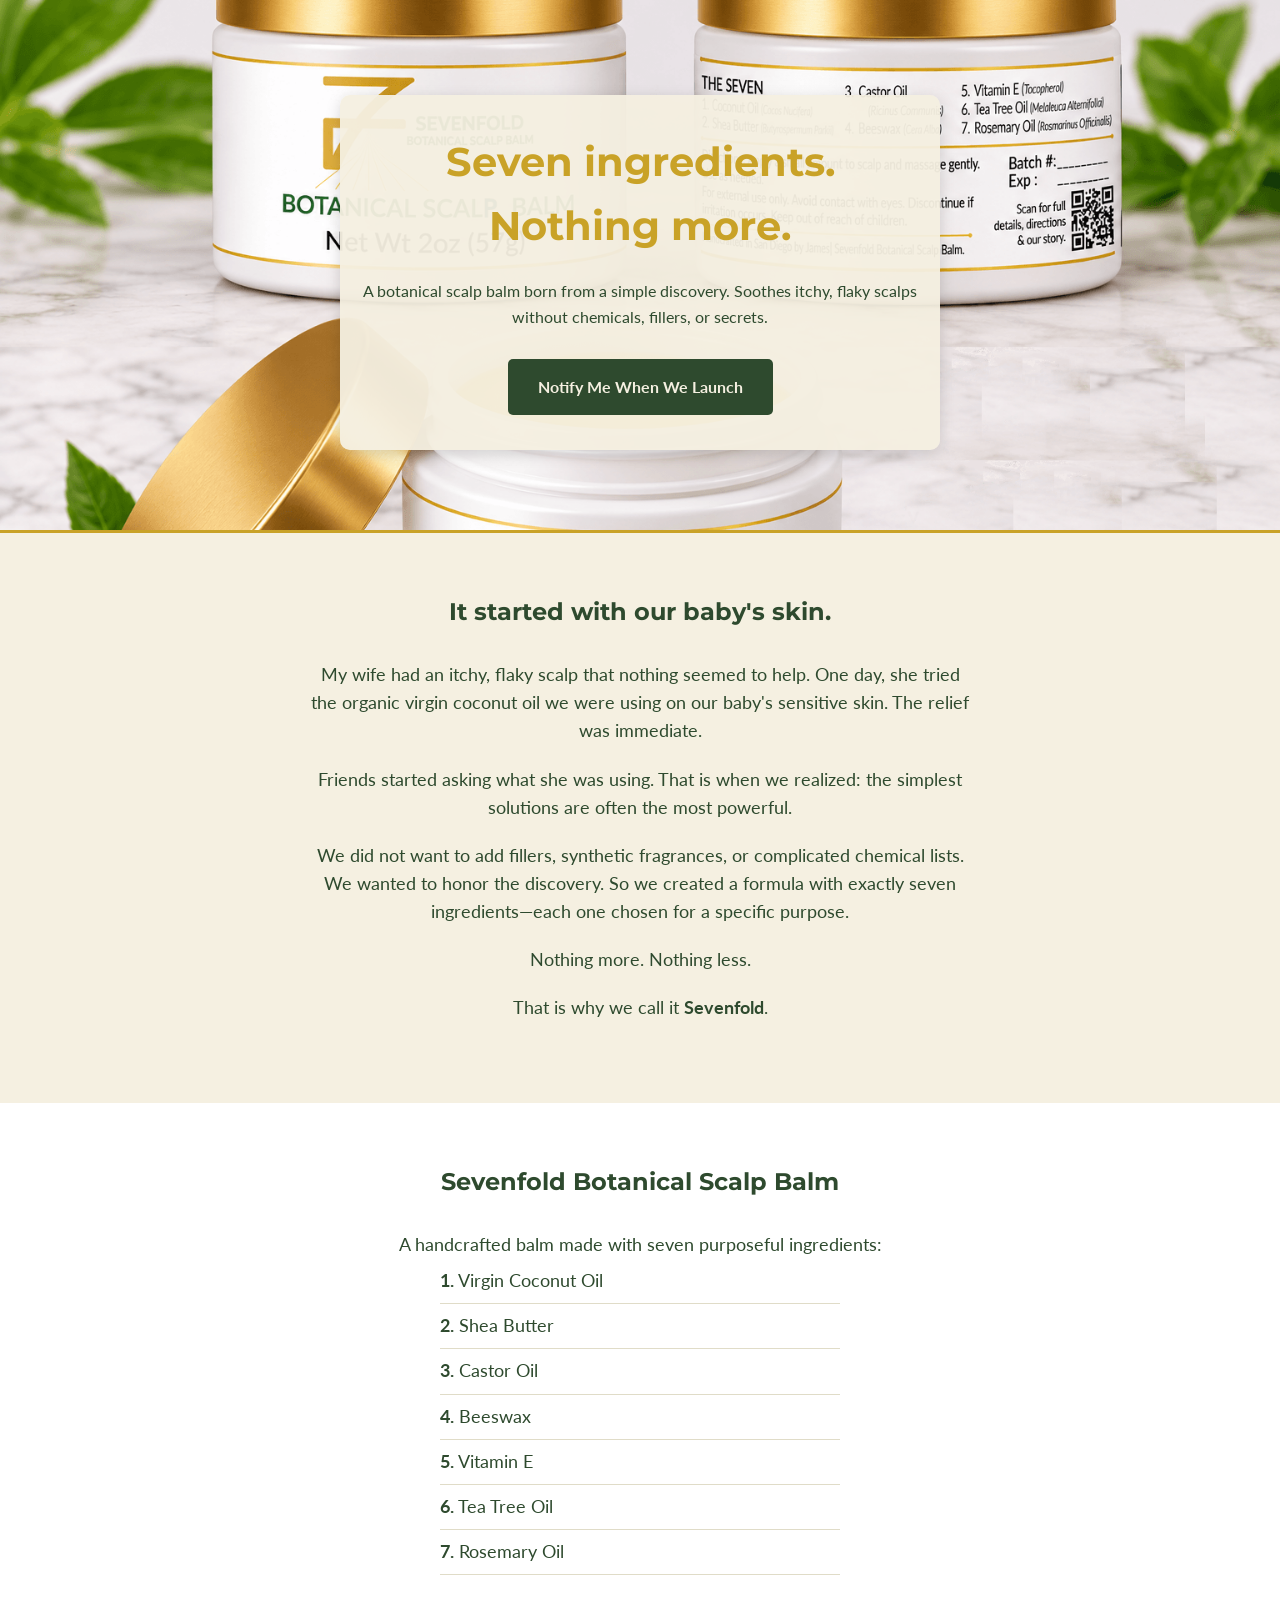
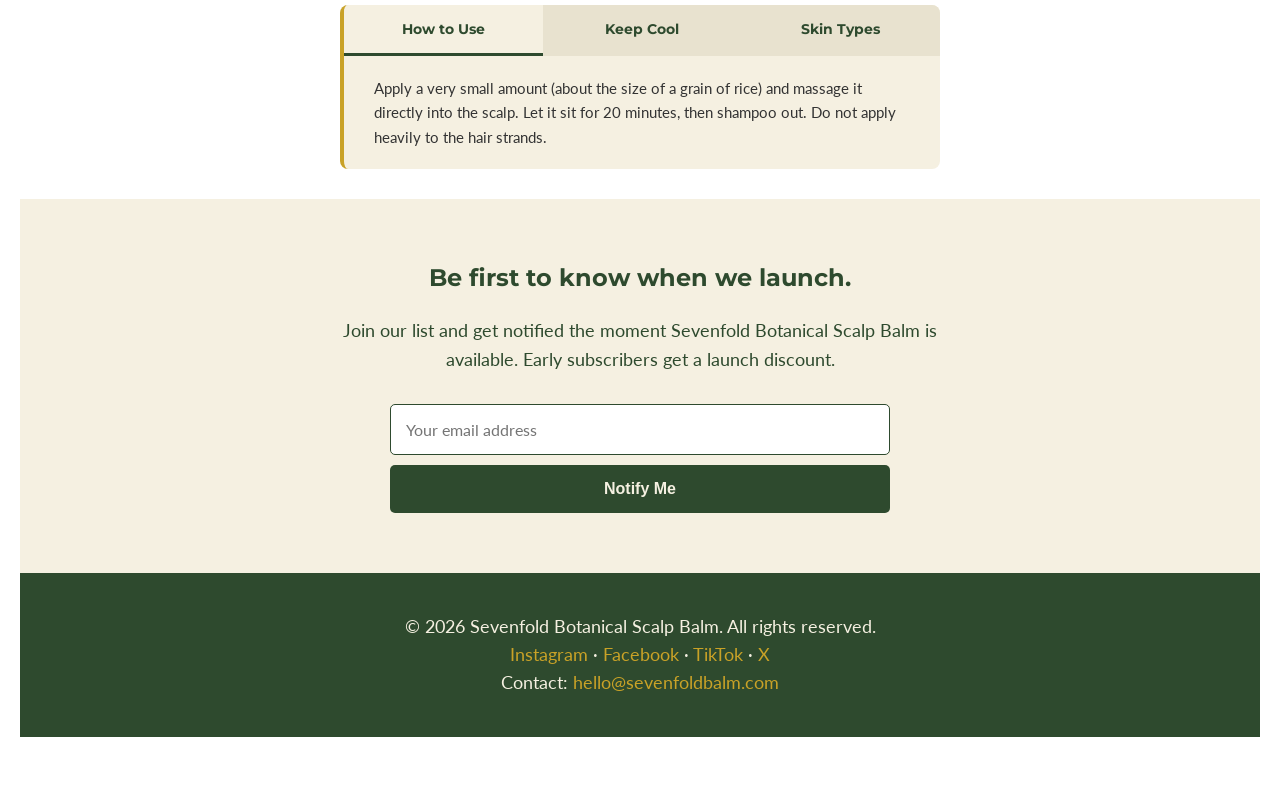
==== index.html @ f92a0b1d "Implement tab switching functionality in index.html Replaced form submission script with tab switchi" ====
<!DOCTYPE html>
<html lang="en">
<head>
  <meta charset="UTF-8">
  <meta name="viewport" content="width=device-width, initial-scale=1.0">
  <title>Sevenfold Botanical Scalp Balm | Seven Ingredients. Nothing More.</title>
  <meta name="description" content="A botanical scalp balm made with seven purposeful ingredients. Soothes itchy, flaky scalps naturally. Coming soon.">
  <link rel="stylesheet" href="style.css?v=4">
  <link href="https://fonts.googleapis.com/css2?family=Montserrat:wght@400;700&family=Lato:wght@400;700&display=swap" rel="stylesheet">
  
  <!-- Favicon Links -->
  <link rel="apple-touch-icon" sizes="180x180" href="/apple-touch-icon.png">
  <link rel="icon" type="image/png" sizes="32x32" href="/favicon-32x32.png">
  <link rel="icon" type="image/png" sizes="16x16" href="/favicon-16x16.png">
  <link rel="manifest" href="/site.webmanifest">
</head>
<body>

  <!-- HERO SECTION -->
  <section class="hero">
    <div class="hero-content">
      <h1>Seven ingredients. Nothing more.</h1>
      <p class="subheadline">A botanical scalp balm born from a simple discovery. Soothes itchy, flaky scalps without chemicals, fillers, or secrets.</p>
      <a href="#notify" class="button">Notify Me When We Launch</a>
    </div>
  </section>

  <!-- STORY SECTION -->
  <section class="story">
    <h2>It started with our baby's skin.</h2>
    <p>My wife had an itchy, flaky scalp that nothing seemed to help. One day, she tried the organic virgin coconut oil we were using on our baby's sensitive skin. The relief was immediate.</p>
    <p>Friends started asking what she was using. That is when we realized: the simplest solutions are often the most powerful.</p>
    <p>We did not want to add fillers, synthetic fragrances, or complicated chemical lists. We wanted to honor the discovery. So we created a formula with exactly seven ingredients—each one chosen for a specific purpose.</p>
    <p>Nothing more. Nothing less.</p>
    <p>That is why we call it <strong>Sevenfold</strong>.</p>
  </section>

  <!-- PRODUCT SECTION -->
  <section class="product">
    <h2>Sevenfold Botanical Scalp Balm</h2>
    <p>A handcrafted balm made with seven purposeful ingredients:</p>
    <ul class="ingredient-list">
      <li><strong>1.</strong> Virgin Coconut Oil</li>
      <li><strong>2.</strong> Shea Butter</li>
      <li><strong>3.</strong> Castor Oil</li>
      <li><strong>4.</strong> Beeswax</li>
      <li><strong>5.</strong> Vitamin E</li>
      <li><strong>6.</strong> Tea Tree Oil</li>
      <li><strong>7.</strong> Rosemary Oil</li>
    </ul>
    
   
         <!-- TABBED USAGE INFO -->
    <div class="usage-tabs-container">
      
      <!-- Tab Buttons -->
      <div class="tab-buttons">
        <button class="tab-btn active" onclick="openTab(event, 'how-to-use')">How to Use</button>
        <button class="tab-btn" onclick="openTab(event, 'keep-cool')">Keep Cool</button>
        <button class="tab-btn" onclick="openTab(event, 'skin-types')">Skin Types</button>
      </div>

      <!-- Tab Content -->
      <div id="how-to-use" class="tab-content active-tab-content">
        <p>Apply a very small amount (about the size of a grain of rice) and massage it directly into the scalp. Let it sit for 20 minutes, then shampoo out. Do not apply heavily to the hair strands.</p>
      </div>

      <div id="keep-cool" class="tab-content">
        <p>Our botanical balm is made with pure, unrefined ingredients. It is normal for the balm to soften or melt in transit during hot summer months. If this happens, simply place the jar in the refrigerator for 15 minutes to restore its solid texture.</p>
      </div>

      <div id="skin-types" class="tab-content">
        <p>Formulated for the resilient skin of the scalp. If you have highly acne-prone facial skin, avoid dragging the product down onto your face.</p>
      </div>

    </div>
 

  <!-- EMAIL SIGNUP SECTION -->
  <section class="signup" id="notify">
    <h2>Be first to know when we launch.</h2>
    <p>Join our list and get notified the moment Sevenfold Botanical Scalp Balm is available. Early subscribers get a launch discount.</p>
    
    <form id="sevenfold-form" class="email-form">
      <input type="email" name="email" placeholder="Your email address" required>
      <button type="submit">Notify Me</button>
    </form>
    <p id="form-message" style="display:none; margin-top:15px; color:#2E4A2E; font-weight:bold;"></p>
  </section>

  <!-- FOOTER -->
  <footer>
    <p>© 2026 Sevenfold Botanical Scalp Balm. All rights reserved.</p>
    <p>
      <a href="https://instagram.com/sevenfoldbalm" target="_blank">Instagram</a> · 
      <a href="https://facebook.com/sevenfoldbalm" target="_blank">Facebook</a> · 
      <a href="https://tiktok.com/@sevenfoldbalm" target="_blank">TikTok</a> · 
      <a href="https://x.com/sevenfoldbalm" target="_blank">X</a>
    </p>
    <p>Contact: <a href="mailto:hello@sevenfoldbalm.com">hello@sevenfoldbalm.com</a></p>
  </footer>

    <!-- TAB SWITCHING SCRIPT -->
  <script>
    // Select all tab buttons and tab contents
    const tabButtons = document.querySelectorAll('.tab-btn');
    const tabContents = document.querySelectorAll('.tab-content');

    tabButtons.forEach(button => {
      button.addEventListener('click', () => {
        const targetTabId = button.getAttribute('data-target');

        // 1. Remove active class from all buttons and contents
        tabButtons.forEach(btn => btn.classList.remove('active'));
        tabContents.forEach(content => content.classList.remove('active-tab-content'));

        // 2. Add active class to the clicked button and its corresponding content
        button.classList.add('active');
        document.getElementById(targetTabId).classList.add('active-tab-content');
      });
    });
  </script>
</body>
</html>
---- style.css ----
/* RESET & BASE */
.hero {
  background-image: url('hero-header.png');
  background-size: cover;
  
  /* FOCUS ON THE LIDS: 
     The first value (center) centers it horizontally. 
     The second value (20%) pushes the image down, showing the top portion. 
     You can adjust this number (try 15%, 25%, or 30%) until the lids are perfectly framed. */
  background-position: center 25%; 
  
  /* CLIP THE BOTTOM: 
     A smaller padding makes the strip shorter, chopping off the bottom. */
  padding: 50px 20px; 
  
  text-align: center;
  position: relative;
  border-bottom: 3px solid #C9A227;
}

.hero-content {
  position: relative;
  z-index: 2;
  margin-top: 15px; 
  background: rgba(245, 240, 225, 0.95); 
  padding: 35px 20px;
  border-radius: 10px;
  max-width: 600px;
  margin-left: auto;
  margin-right: auto;
  box-shadow: 0 4px 15px rgba(0,0,0,0.15); /* Slightly stronger shadow to make the card pop */
}

.hero h1 {
  font-size: 2.5rem;
  margin-bottom: 20px;
  color: #C9A227; /* Gold headline */
}

.hero .subheadline {
  font-size: 1.2rem;
  color: #2E4A2E;
  margin-bottom: 30px;
}
* {
  margin: 0;
  padding: 0;
  box-sizing: border-box;
}

body {
  font-family: 'Lato', sans-serif;
  color: #2E4A2E;
  background-color: #F5F0E1;
  line-height: 1.6;
}

h1, h2 {
  font-family: 'Montserrat', sans-serif;
  font-weight: 700;
  color: #2E4A2E;
}

/* HERO SECTION */
.hero {
  text-align: center;
  padding: 80px 20px;
  background-color: #F5F0E1;
}

.hero .logo {
  width: 250px;
  max-width: 80%;
  margin-bottom: 30px;
}

.hero h1 {
  font-size: 2.5rem;
  margin-bottom: 20px;
  color: #C9A227;
}

.hero .subheadline {
  font-size: 1.2rem;
  max-width: 600px;
  margin: 0 auto 30px;
}

.button {
  display: inline-block;
  background-color: #2E4A2E;
  color: #F5F0E1;
  padding: 15px 30px;
  text-decoration: none;
  border-radius: 5px;
  font-weight: 700;
  transition: background-color 0.3s ease;
}

.button:hover {
  background-color: #C9A227;
}

/* STORY SECTION */
.story {
  padding: 60px 20px;
  max-width: 700px;
  margin: 0 auto;
  text-align: center;
}

.story h2 {
  font-size: 2rem;
  margin-bottom: 30px;
  color: #2E4A2E;
}

.story p {
  margin-bottom: 20px;
  font-size: 1.1rem;
}

/* PRODUCT SECTION */
.product {
  padding: 60px 20px;
  background-color: #ffffff;
  text-align: center;
}

.product h2 {
  font-size: 2rem;
  margin-bottom: 30px;
}

.product ul {
  list-style: none;
  max-width: 400px;
  margin: 0 auto 30px;
  text-align: left;
}

.product li {
  padding: 8px 0;
  font-size: 1.1rem;
  border-bottom: 1px solid #e0dcc8;
}

.product p {
  max-width: 600px;
  margin: 0 auto;
  font-size: 1.1rem;
}

/* SIGNUP SECTION */
.signup {
  padding: 60px 20px;
  text-align: center;
  background-color: #F5F0E1;
}

.signup h2 {
  font-size: 2rem;
  margin-bottom: 20px;
}

.signup p {
  max-width: 600px;
  margin: 0 auto 30px;
  font-size: 1.1rem;
}

.email-form {
  display: flex;
  justify-content: center;
  flex-wrap: wrap;
  gap: 10px;
  max-width: 500px;
  margin: 0 auto;
}

.email-form input {
  flex: 1;
  min-width: 250px;
  padding: 15px;
  border: 1px solid #2E4A2E;
  border-radius: 5px;
  font-size: 1rem;
  font-family: 'Lato', sans-serif;
}

.email-form button {
  padding: 15px 30px;
  background-color: #2E4A2E;
  color: #F5F0E1;
  border: none;
  border-radius: 5px;
  font-size: 1rem;
  font-weight: 700;
  cursor: pointer;
  transition: background-color 0.3s ease;
}

.email-form button:hover {
  background-color: #C9A227;
}

/* FOOTER */
footer {
  padding: 40px 20px;
  text-align: center;
  background-color: #2E4A2E;
  color: #F5F0E1;
  font-size: 0.9rem;
}

footer a {
  color: #C9A227;
  text-decoration: none;
}

footer a:hover {
  text-decoration: underline;
}

footer p {
  margin-bottom: 10px;
}

/* MOBILE RESPONSIVE */
@media (max-width: 600px) {
  .hero {
    padding: 20px 10px; /* Very thin on mobile */
  }
  .hero-content {
    padding: 20px 15px;
  }
}

  .hero .subheadline {
    font-size: 1rem;
  }

  .story h2,
  .product h2,
  .signup h2 {
    font-size: 1.5rem;
  }

  .email-form input,
  .email-form button {
    width: 100%;
  }
/* USAGE & ADVISORY STYLES */
.usage-info {
  max-width: 600px;
  margin: 30px auto;
  text-align: left;
  background-color: #F5F0E1; /* Cream background */
  padding: 20px 30px;
  border-radius: 8px;
  border-left: 4px solid #C9A227; /* Gold accent line */
}

.usage-info h3 {
  font-family: 'Montserrat', sans-serif;
  color: #2E4A2E;
  font-size: 1.1rem;
  margin-top: 15px;
  margin-bottom: 5px;
}

.usage-info h3:first-child {
  margin-top: 0;
}

.usage-info p {
  font-size: 0.95rem;
  line-height: 1.5;
  color: #333;
}
/* TABBED USAGE INFO STYLES */
.usage-tabs-container {
  max-width: 600px;
  margin: 30px auto;
  text-align: left;
  background-color: #F5F0E1; /* Cream background */
  border-radius: 8px;
  border-left: 4px solid #C9A227; /* Gold accent line */
  overflow: hidden;
}

.tab-buttons {
  display: flex;
  background-color: #e8e2cf; /* Slightly darker cream for the tab bar */
}

.tab-btn {
  flex: 1;
  padding: 15px;
  background: none;
  border: none;
  font-family: 'Montserrat', sans-serif;
  font-weight: 700;
  font-size: 0.9rem;
  color: #2E4A2E;
  cursor: pointer;
  transition: background-color 0.3s, color 0.3s;
  border-bottom: 3px solid transparent;
}

.tab-btn:hover {
  background-color: #dcd5bd;
}

.tab-btn.active {
  background-color: #F5F0E1; /* Matches the content background */
  border-bottom: 3px solid #2E4A2E; /* Green active indicator */
}

.tab-content {
  display: none;
  padding: 20px 30px;
}

.active-tab-content {
  display: block;
  animation: fadeIn 0.3s ease-in-out;
}

@keyframes fadeIn {
  from { opacity: 0; transform: translateY(-5px); }
  to { opacity: 1; transform: translateY(0); }
}

.tab-content p {
  font-size: 0.95rem;
  line-height: 1.6;
  color: #333;
  margin: 0;
}

/* Mobile Responsiveness for Tabs */
@media (max-width: 600px) {
  .tab-buttons {
    flex-direction: column;
  }
  .tab-btn {
    border-bottom: 1px solid #dcd5bd;
  }
  .tab-btn.active {
    border-bottom: 1px solid #dcd5bd;
    border-left: 4px solid #2E4A2E;
  }
}
}
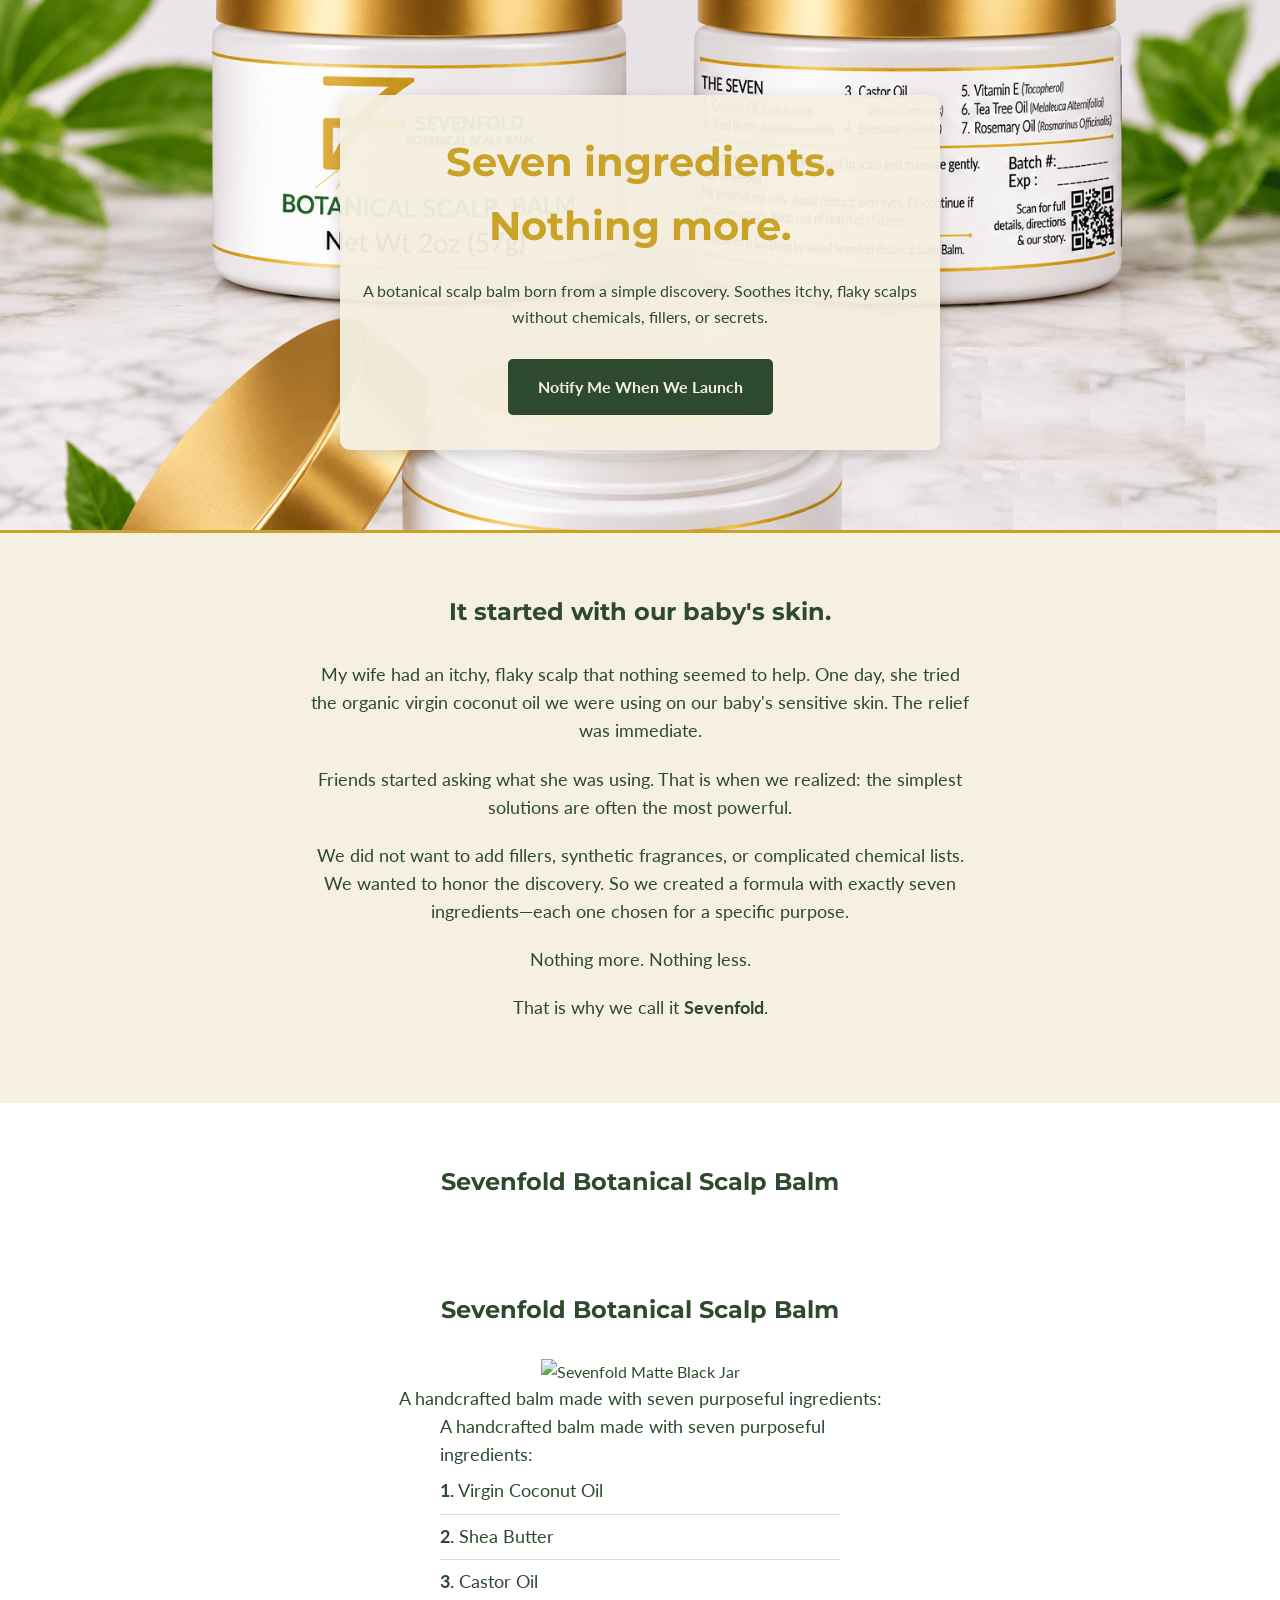
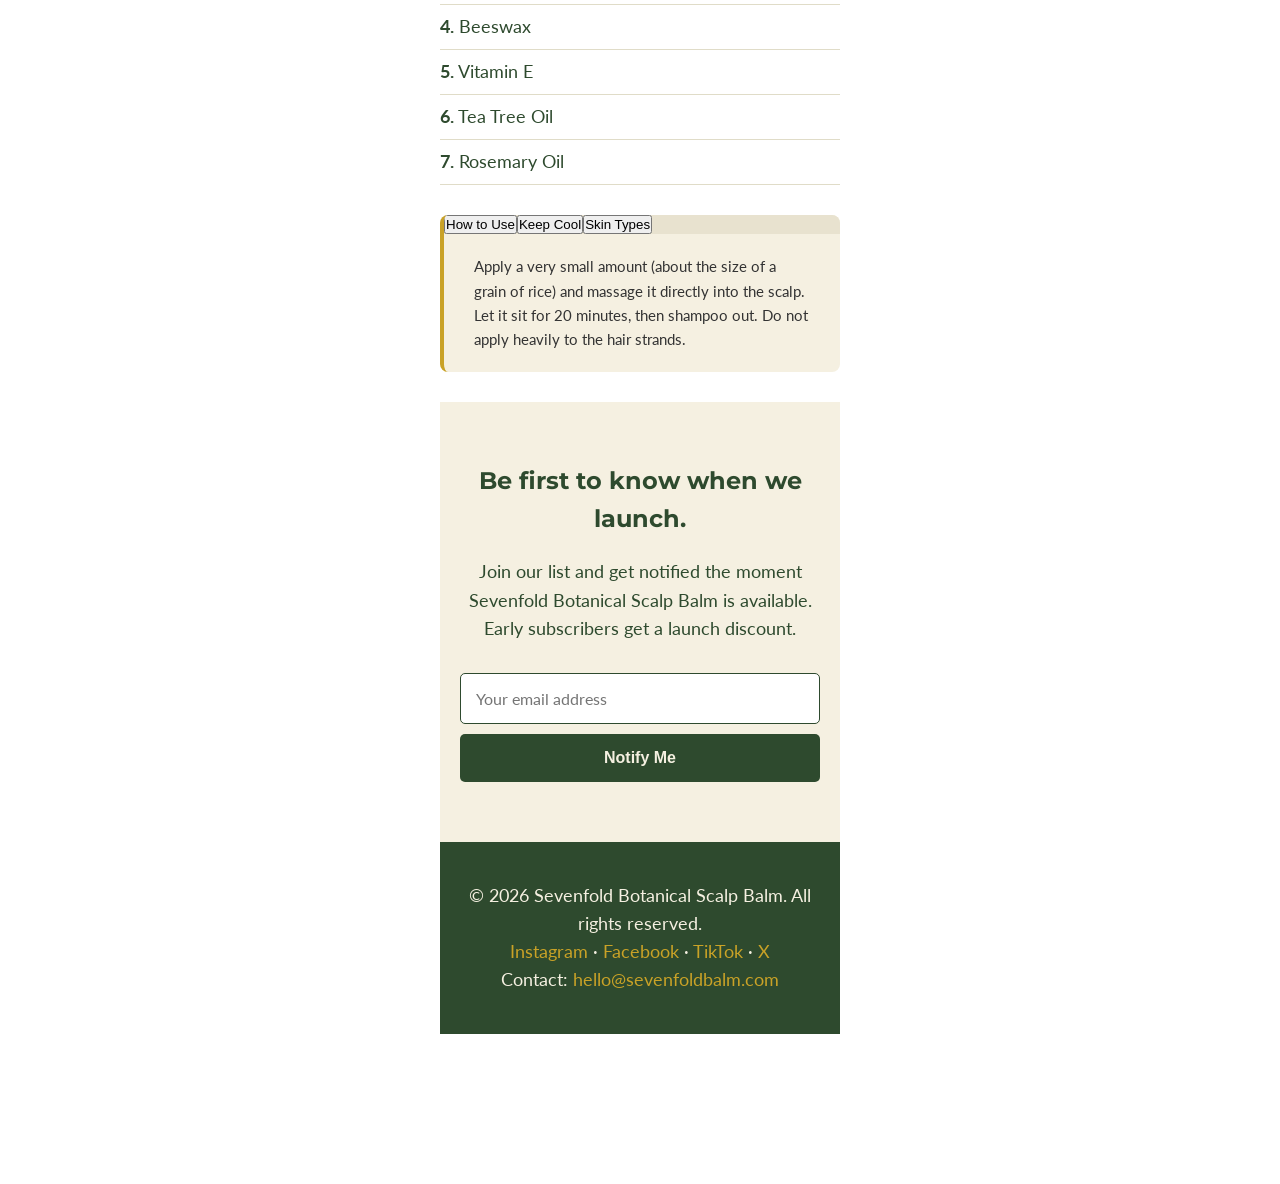
==== commit bdae24c7: "Add product image for Sevenfold Scalp Balm Added an image for the Sevenfold Botanical Scalp Balm in " ====
--- a/index.html
+++ b/index.html
@@ -38,6 +38,16 @@
   <!-- PRODUCT SECTION -->
   <section class="product">
     <h2>Sevenfold Botanical Scalp Balm</h2>
+      <!-- PRODUCT SECTION -->
+  <section class="product">
+    <h2>Sevenfold Botanical Scalp Balm</h2>
+    
+    <!-- ADD THIS IMAGE -->
+    <img src="sevenfold-black-jar-front.jpg" alt="Sevenfold Matte Black Jar" class="product-hero-image">
+    
+    <p>A handcrafted balm made with seven purposeful ingredients:</p>
+    <ul class="ingredient-list">
+      <!-- ... your list ... -->
     <p>A handcrafted balm made with seven purposeful ingredients:</p>
     <ul class="ingredient-list">
       <li><strong>1.</strong> Virgin Coconut Oil</li>
@@ -50,14 +60,14 @@
     </ul>
     
    
-         <!-- TABBED USAGE INFO -->
+          <!-- TABBED USAGE INFO -->
     <div class="usage-tabs-container">
       
       <!-- Tab Buttons -->
       <div class="tab-buttons">
-        <button class="tab-btn active" onclick="openTab(event, 'how-to-use')">How to Use</button>
-        <button class="tab-btn" onclick="openTab(event, 'keep-cool')">Keep Cool</button>
-        <button class="tab-btn" onclick="openTab(event, 'skin-types')">Skin Types</button>
+        <button class="tab-btn active" data-target="how-to-use">How to Use</button>
+        <button class="tab-btn" data-target="keep-cool">Keep Cool</button>
+        <button class="tab-btn" data-target="skin-types">Skin Types</button>
       </div>
 
       <!-- Tab Content -->
@@ -74,7 +84,6 @@
       </div>
 
     </div>
- 
 
   <!-- EMAIL SIGNUP SECTION -->
   <section class="signup" id="notify">
--- a/style.css
+++ b/style.css
@@ -291,30 +291,25 @@
 
 .tab-buttons {
   display: flex;
-  background-color: #e8e2cf; /* Slightly darker cream for the tab bar */
-}
-
-.tab-btn {
-  flex: 1;
-  padding: 15px;
-  background: none;
-  border: none;
-  font-family: 'Montserrat', sans-serif;
-  font-weight: 700;
-  font-size: 0.9rem;
-  color: #2E4A2E;
-  cursor: pointer;
-  transition: background-color 0.3s, color 0.3s;
-  border-bottom: 3px solid transparent;
-}
-
-.tab-btn:hover {
-  background-color: #dcd5bd;
-}
-
-.tab-btn.active {
-  background-color: #F5F0E1; /* Matches the content background */
-  border-bottom: 3px solid #2E4A2E; /* Green active indicator */
+  flex-direction: row; /* Forces horizontal on desktop */
+  background-color: #e8e2cf; 
+}
+
+/* ... (Keep the .tab-btn, .tab-content, etc. the same) ... */
+
+/* Mobile Responsiveness for Tabs */
+@media (max-width: 600px) {
+  .tab-buttons {
+    flex-direction: column; /* Stacks vertically on mobile */
+  }
+  .tab-btn {
+    border-bottom: 1px solid #dcd5bd;
+    border-left: none;
+  }
+  .tab-btn.active {
+    border-bottom: 1px solid #dcd5bd;
+    border-left: 4px solid #2E4A2E;
+  }
 }
 
 .tab-content {
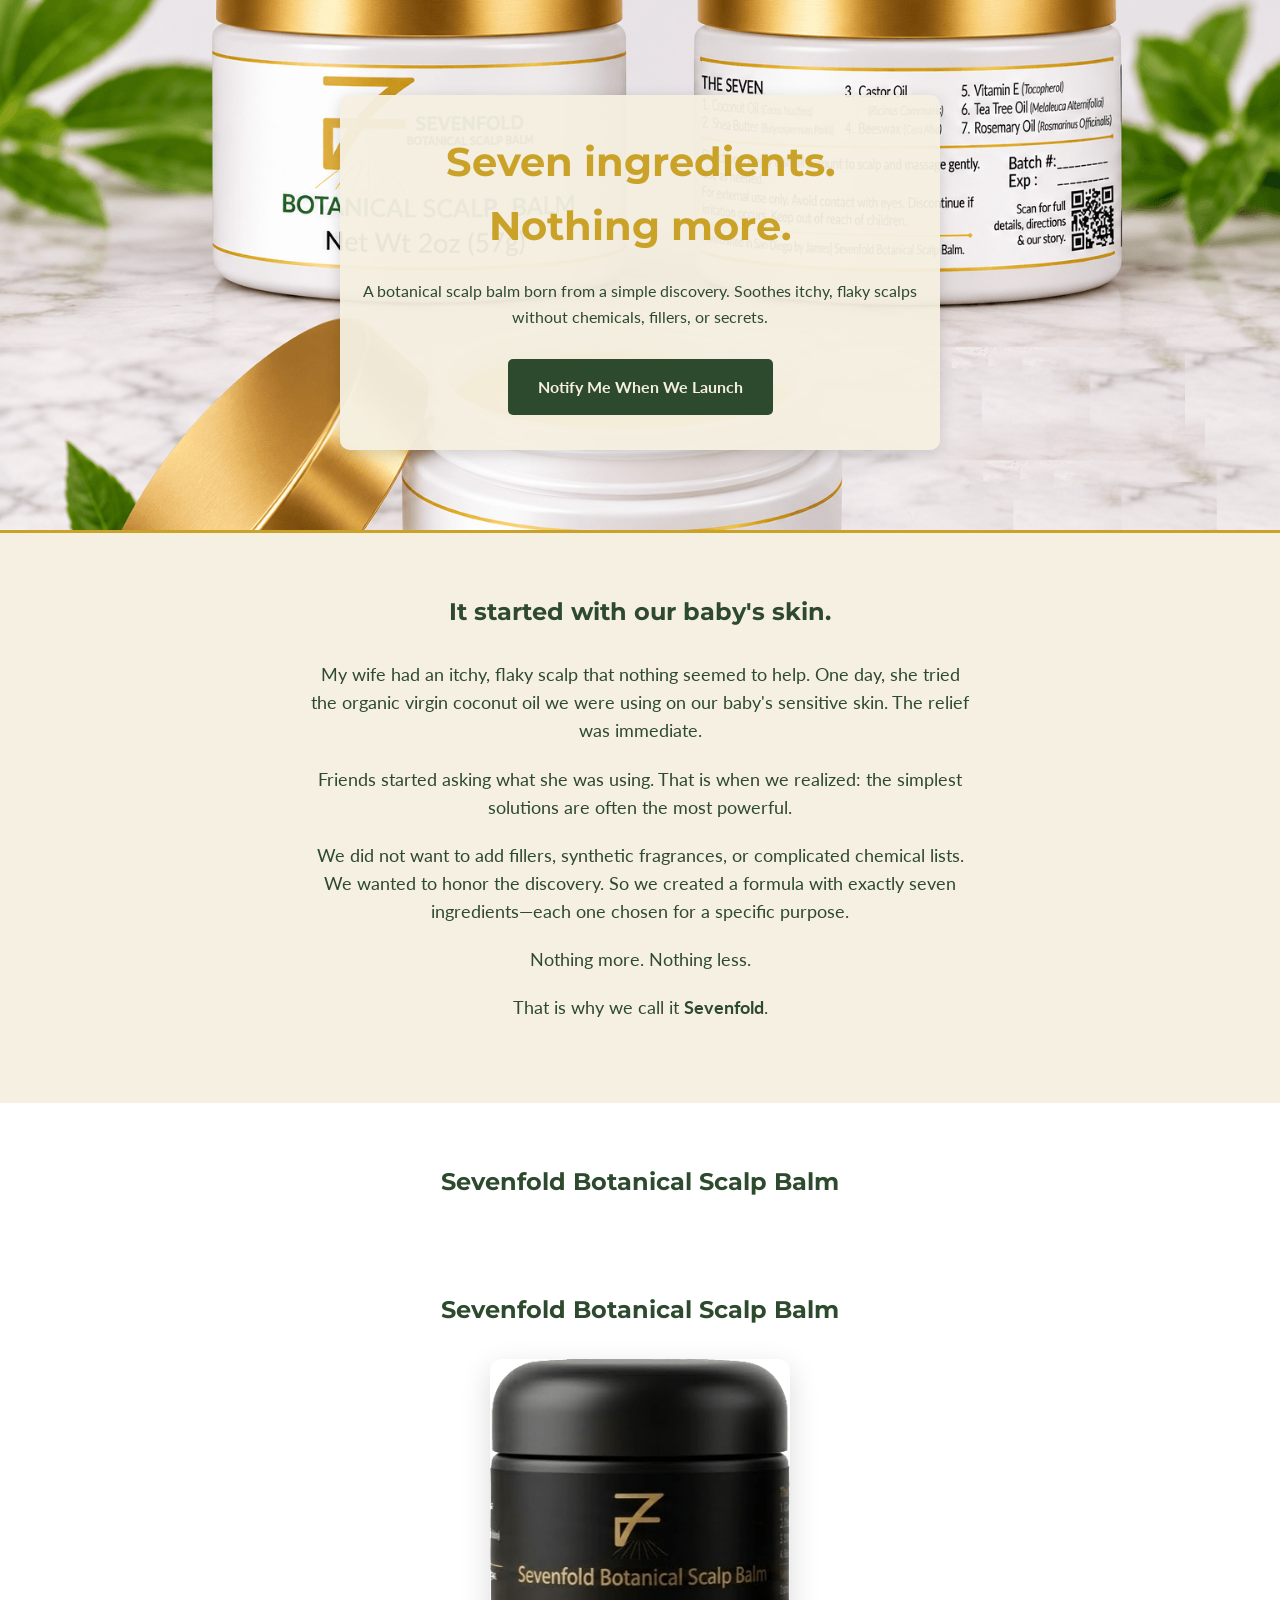
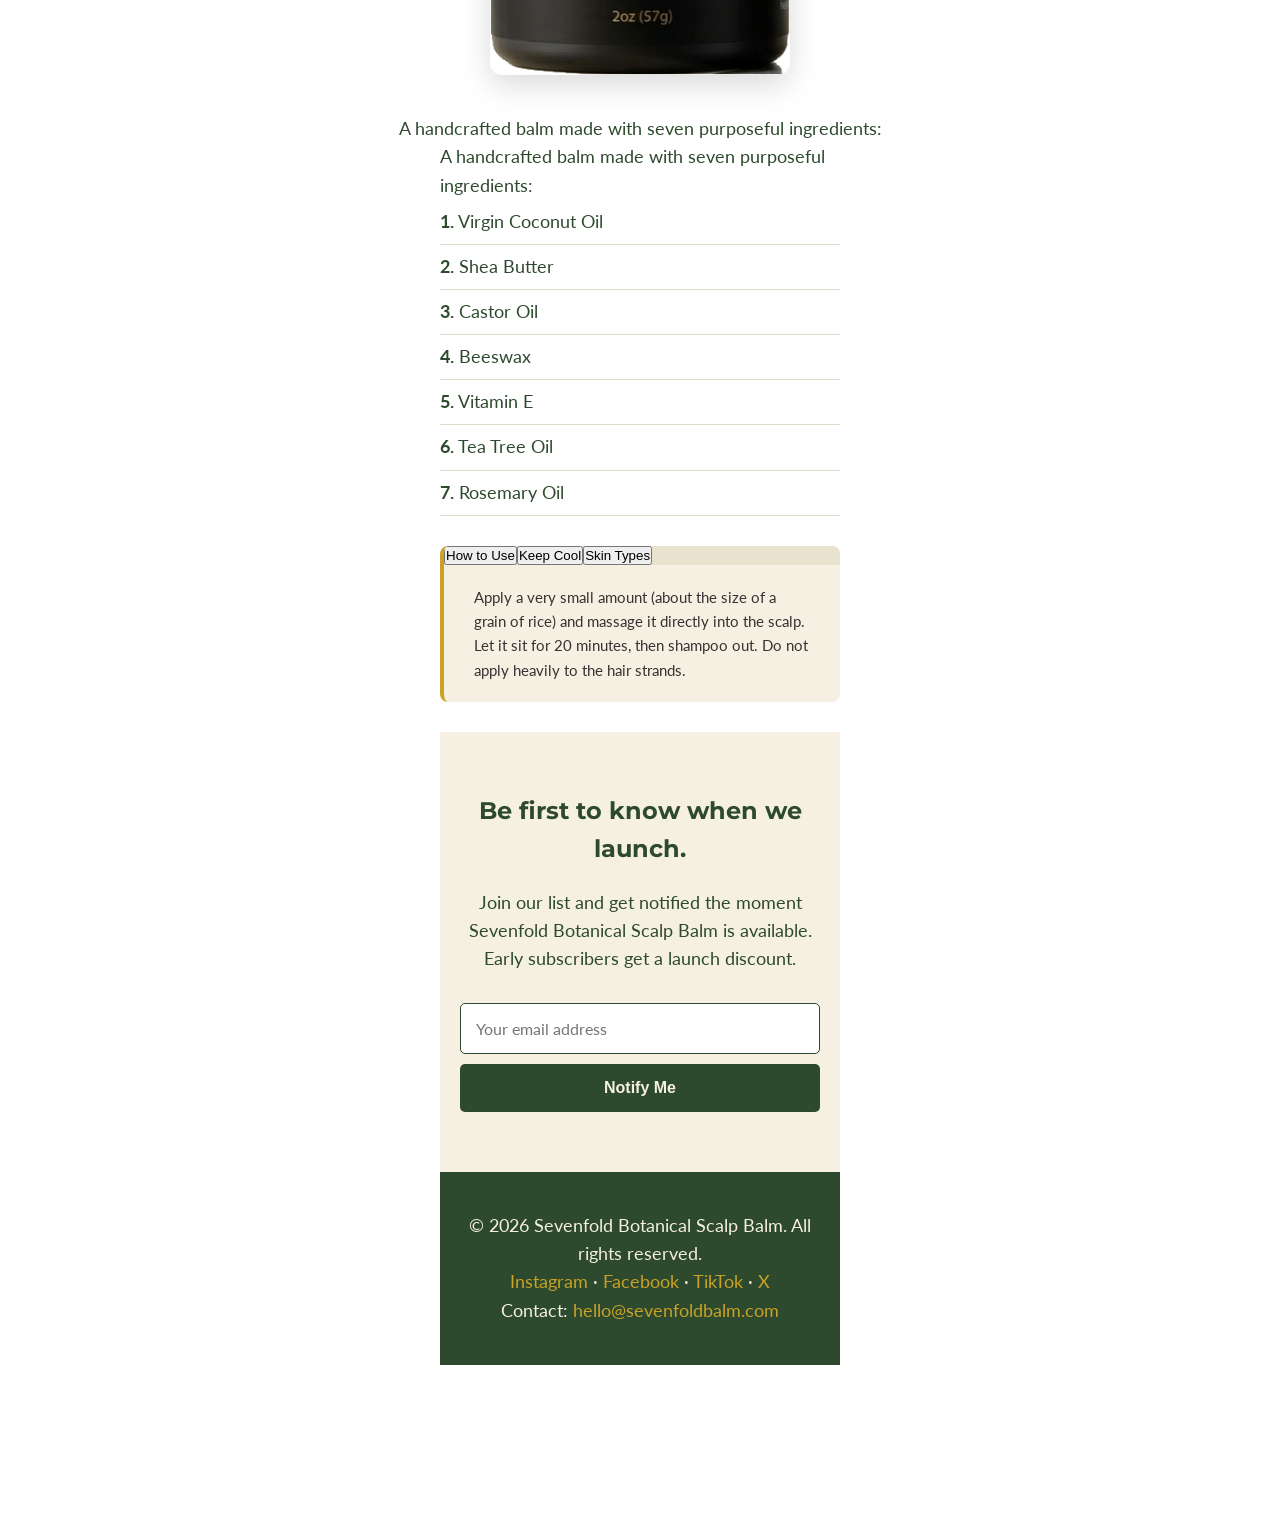
==== commit 6bdbcd71: "Change image format from JPG to PNG" ====
--- a/index.html
+++ b/index.html
@@ -43,7 +43,7 @@
     <h2>Sevenfold Botanical Scalp Balm</h2>
     
     <!-- ADD THIS IMAGE -->
-    <img src="sevenfold-black-jar-front.jpg" alt="Sevenfold Matte Black Jar" class="product-hero-image">
+    <img src="sevenfold-black-jar-front.png" alt="Sevenfold Matte Black Jar" class="product-hero-image">
     
     <p>A handcrafted balm made with seven purposeful ingredients:</p>
     <ul class="ingredient-list">
--- a/style.css
+++ b/style.css
@@ -347,4 +347,14 @@
     border-left: 4px solid #2E4A2E;
   }
 }
-}
+/* PRODUCT IMAGE STYLING */
+.product-hero-image {
+  max-width: 300px; /* Keeps it from getting too huge */
+  width: 100%;
+  height: auto;
+  border-radius: 12px; /* Softens the edges to match your brand */
+  box-shadow: 0 10px 30px rgba(0,0,0,0.15); /* Adds a premium shadow behind the jar */
+  margin: 20px auto 40px auto; /* Centers it and gives it breathing room */
+  display: block;
+}
+}
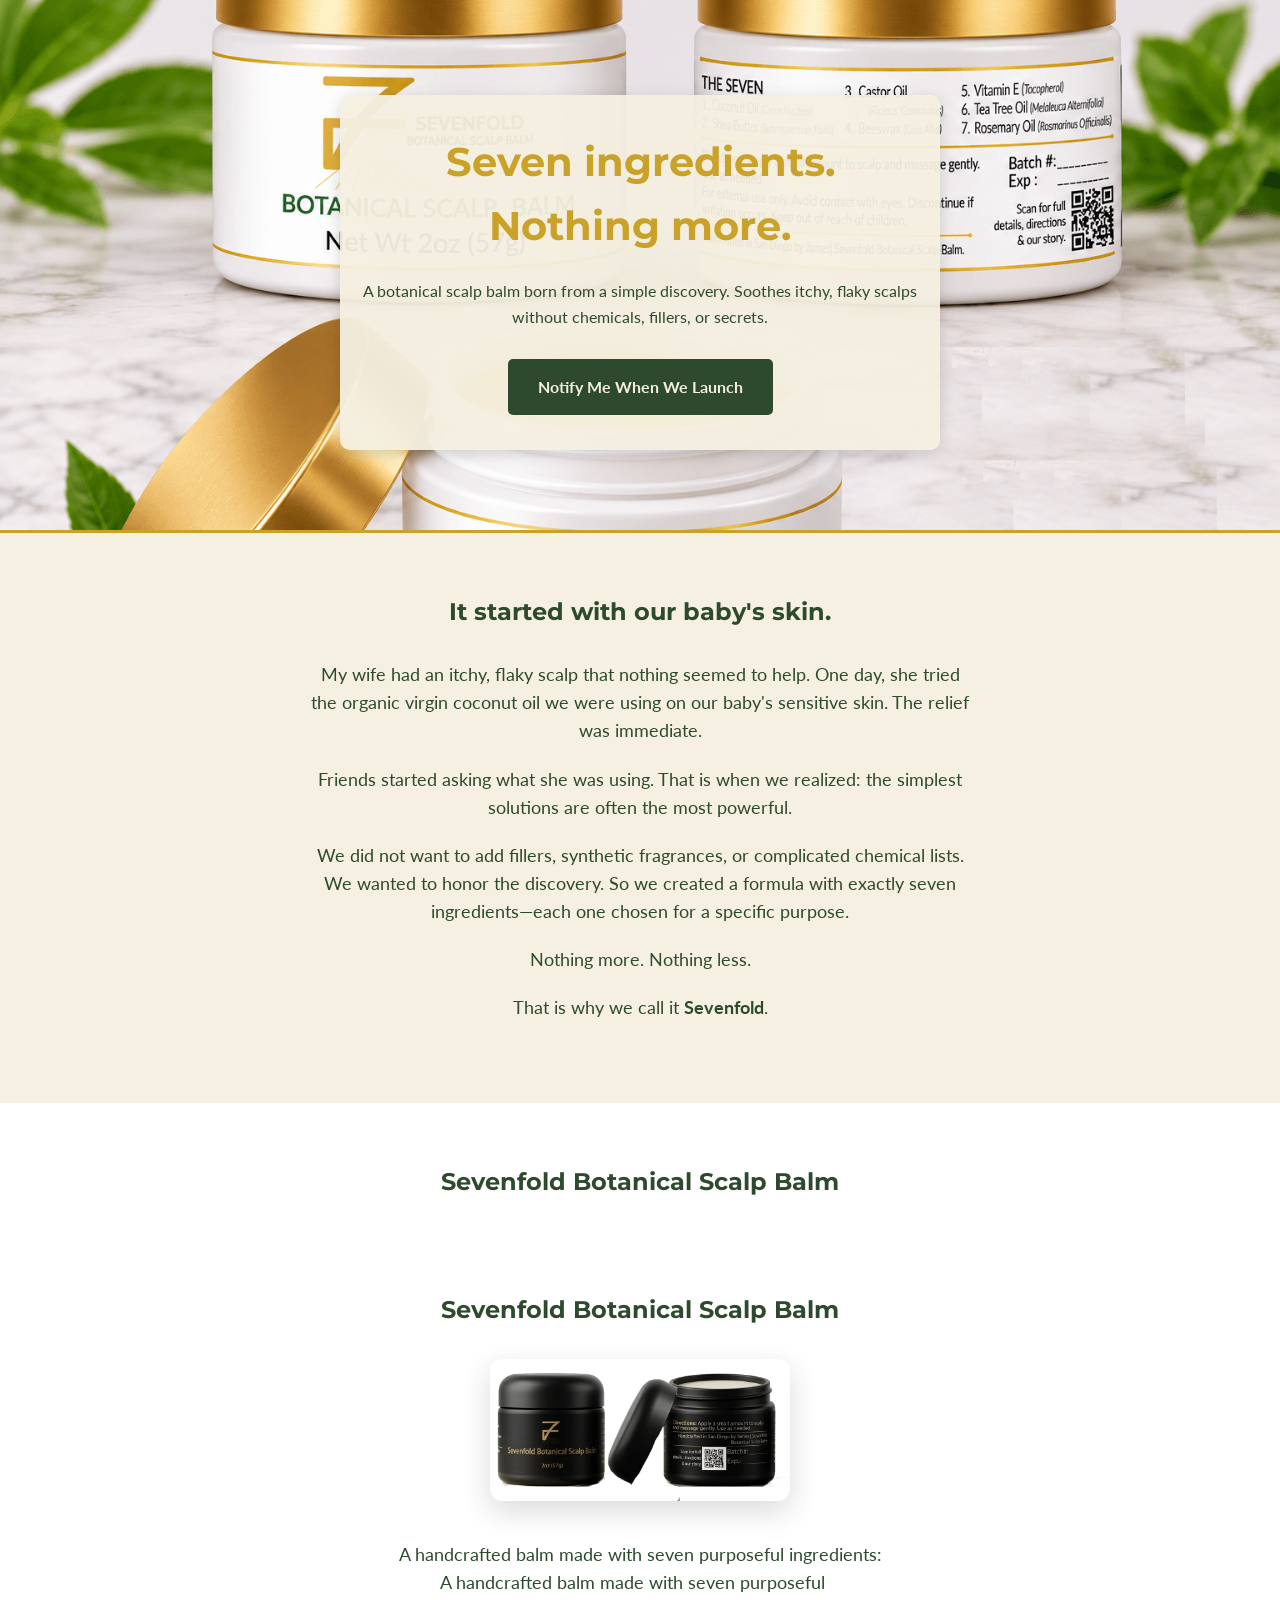
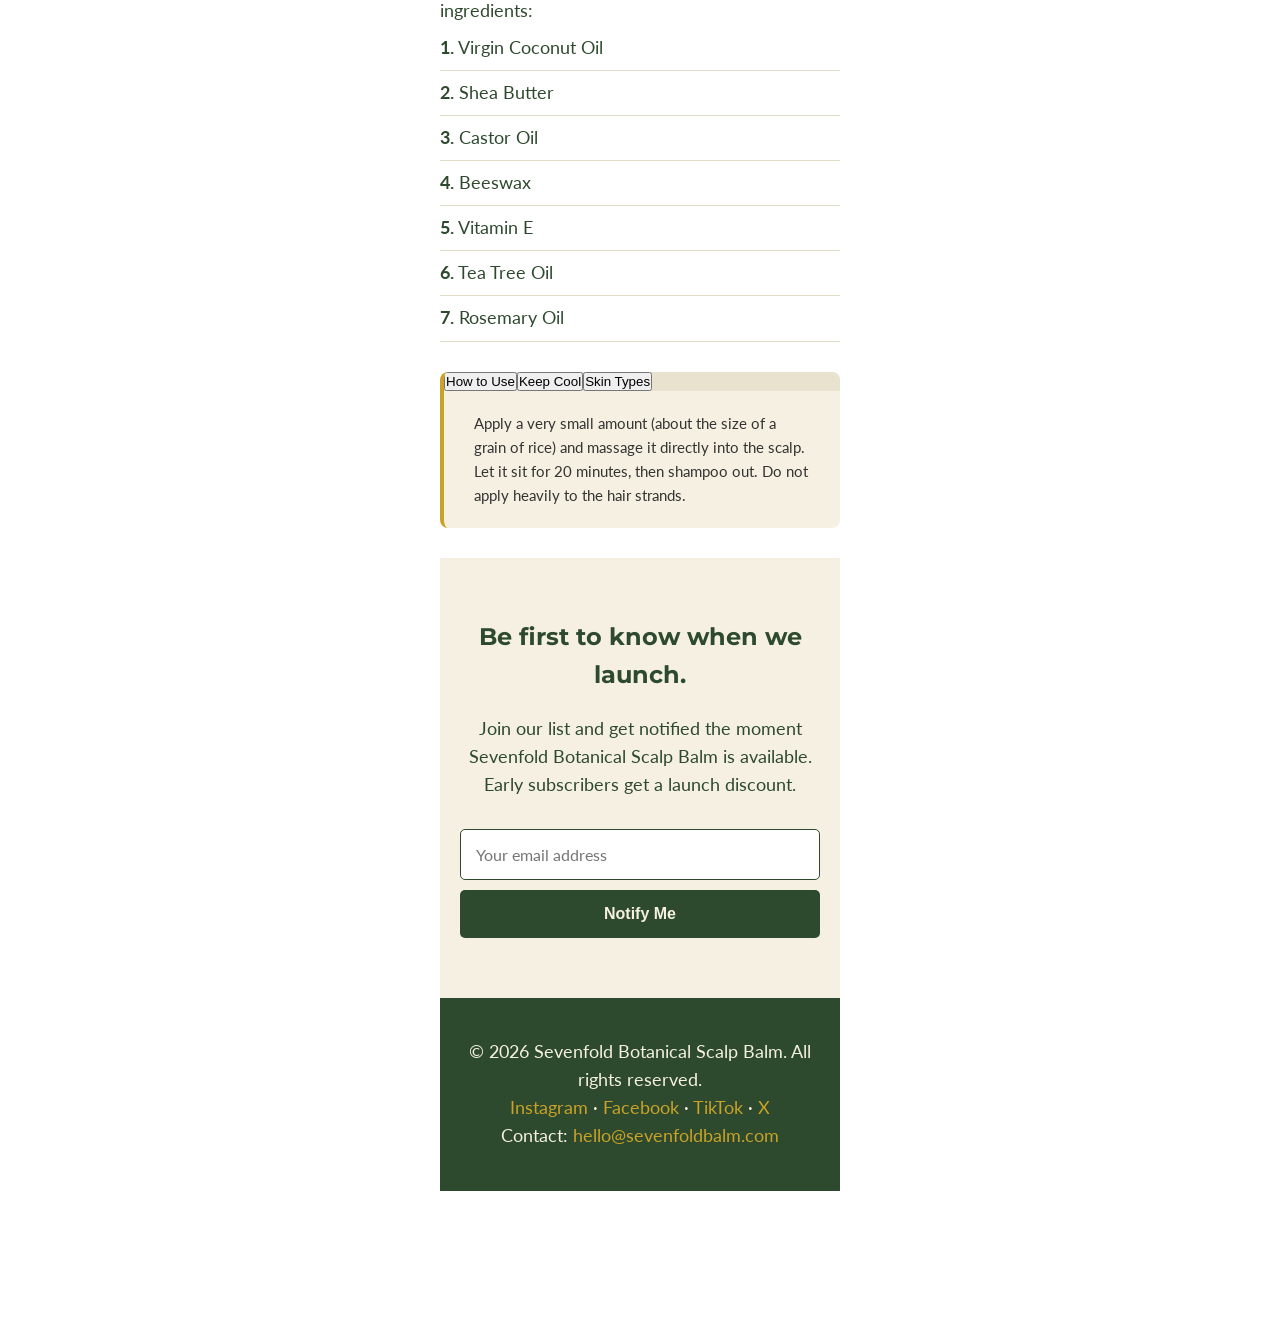
==== commit f06f90f3: "Update product image for Sevenfold Scalp Balm" ====
--- a/index.html
+++ b/index.html
@@ -43,7 +43,7 @@
     <h2>Sevenfold Botanical Scalp Balm</h2>
     
     <!-- ADD THIS IMAGE -->
-    <img src="sevenfold-black-jar-front.png" alt="Sevenfold Matte Black Jar" class="product-hero-image">
+    <img src="Sevenfold-Matte-Black-Jar.-double.png" alt="Sevenfold Matte Black Jar" class="product-hero-image">
     
     <p>A handcrafted balm made with seven purposeful ingredients:</p>
     <ul class="ingredient-list">
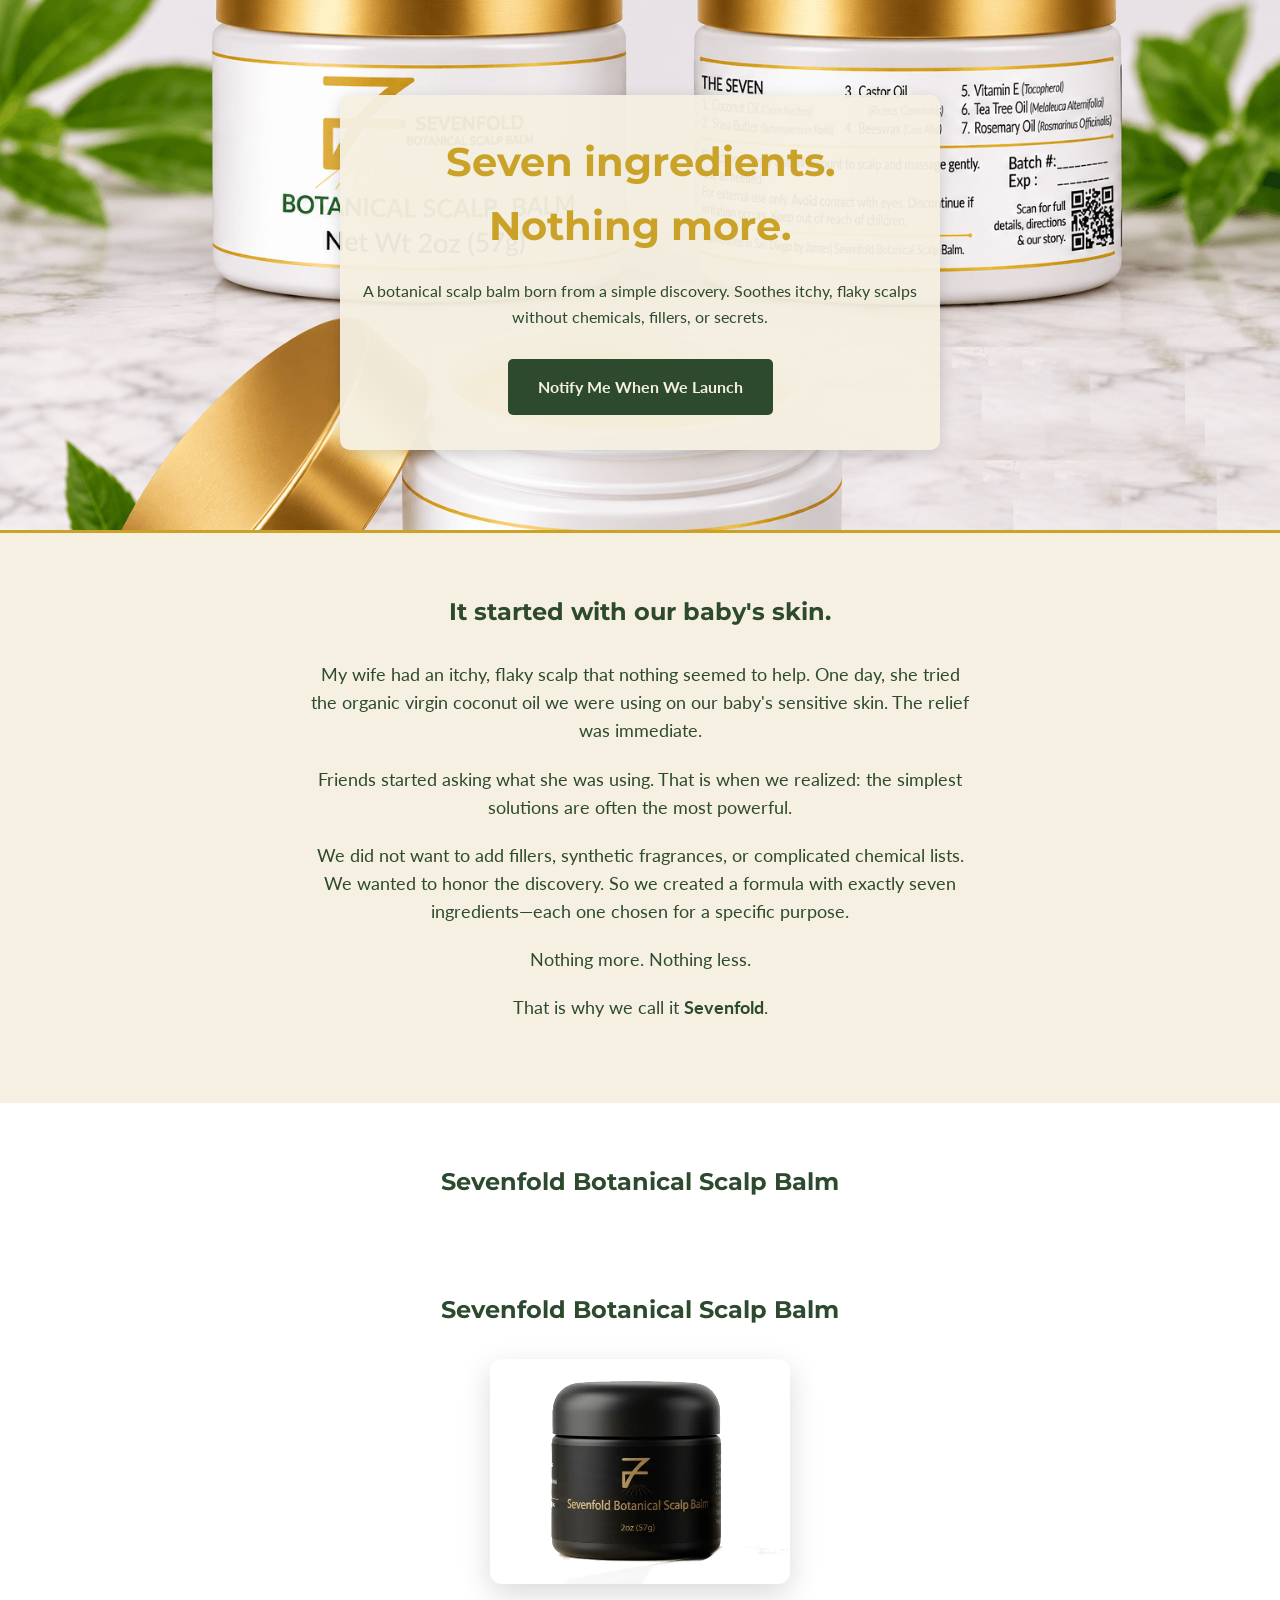
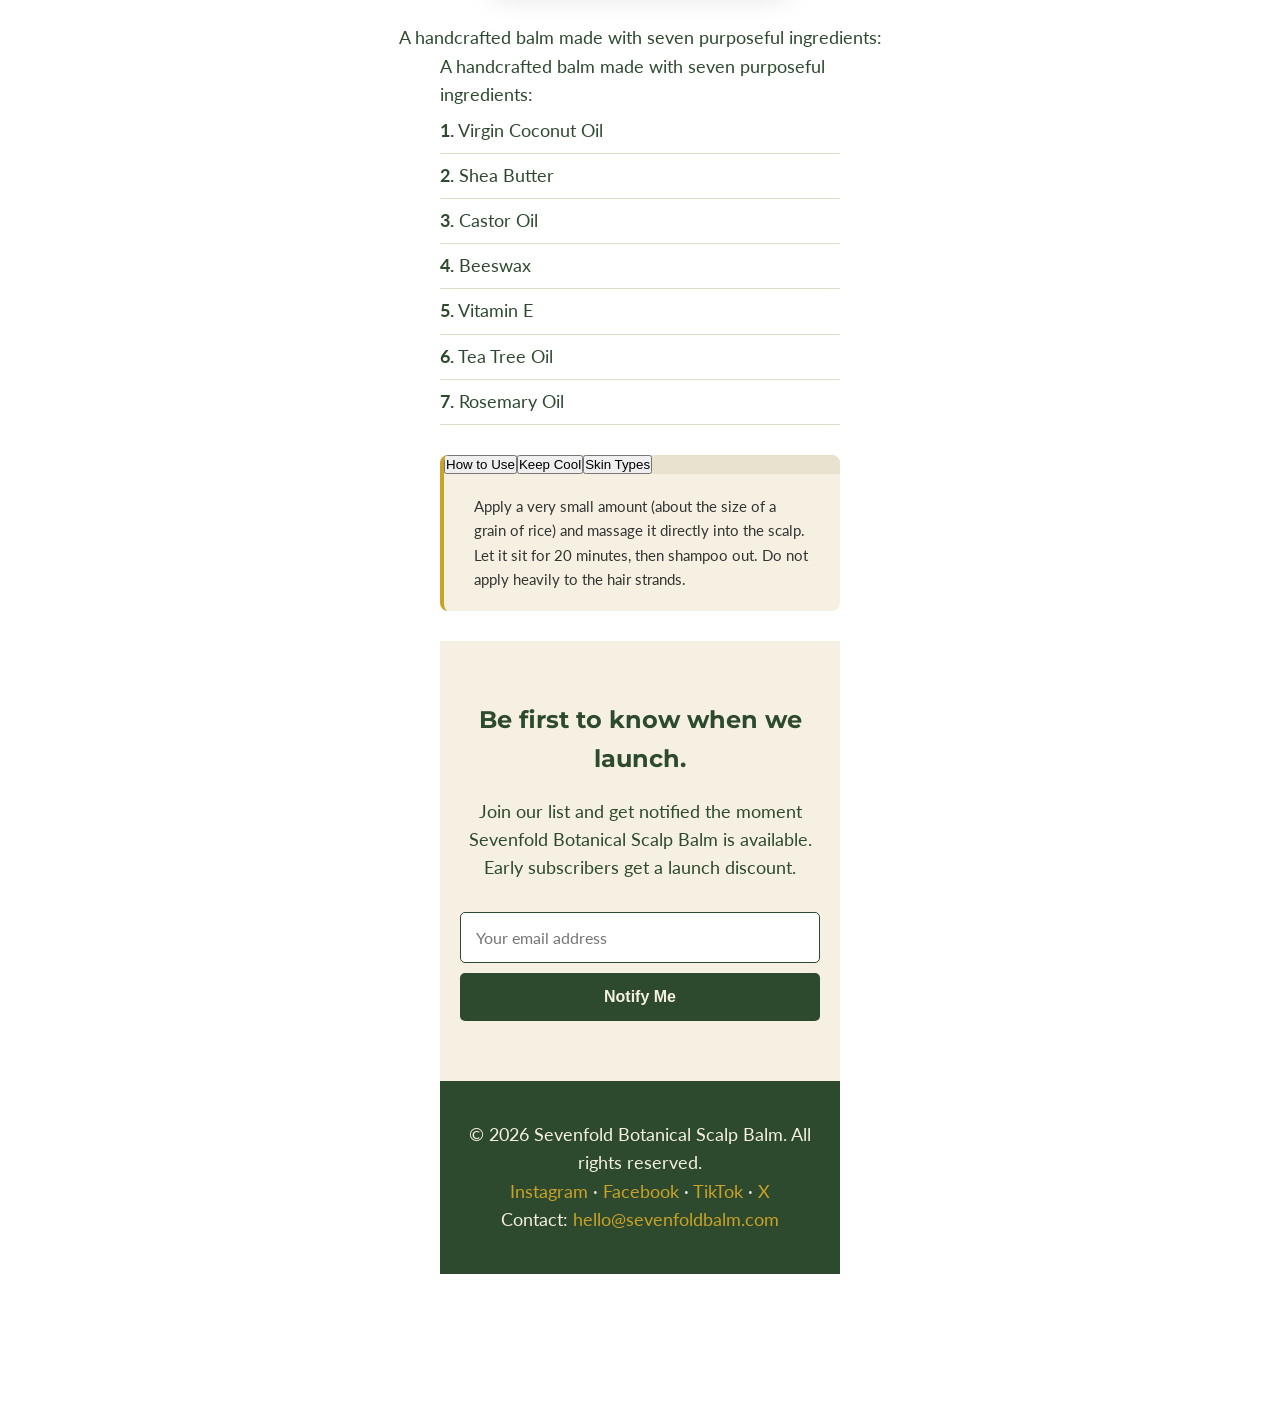
==== commit 90ac0c8a: "Replace product image with single jar version" ====
--- a/index.html
+++ b/index.html
@@ -43,7 +43,7 @@
     <h2>Sevenfold Botanical Scalp Balm</h2>
     
     <!-- ADD THIS IMAGE -->
-    <img src="Sevenfold-Matte-Black-Jar.-double.png" alt="Sevenfold Matte Black Jar" class="product-hero-image">
+    <img src="Sevenfold-Matte-Black-Jar-single.png" alt="Sevenfold Matte Black Jar" class="product-hero-image">
     
     <p>A handcrafted balm made with seven purposeful ingredients:</p>
     <ul class="ingredient-list">
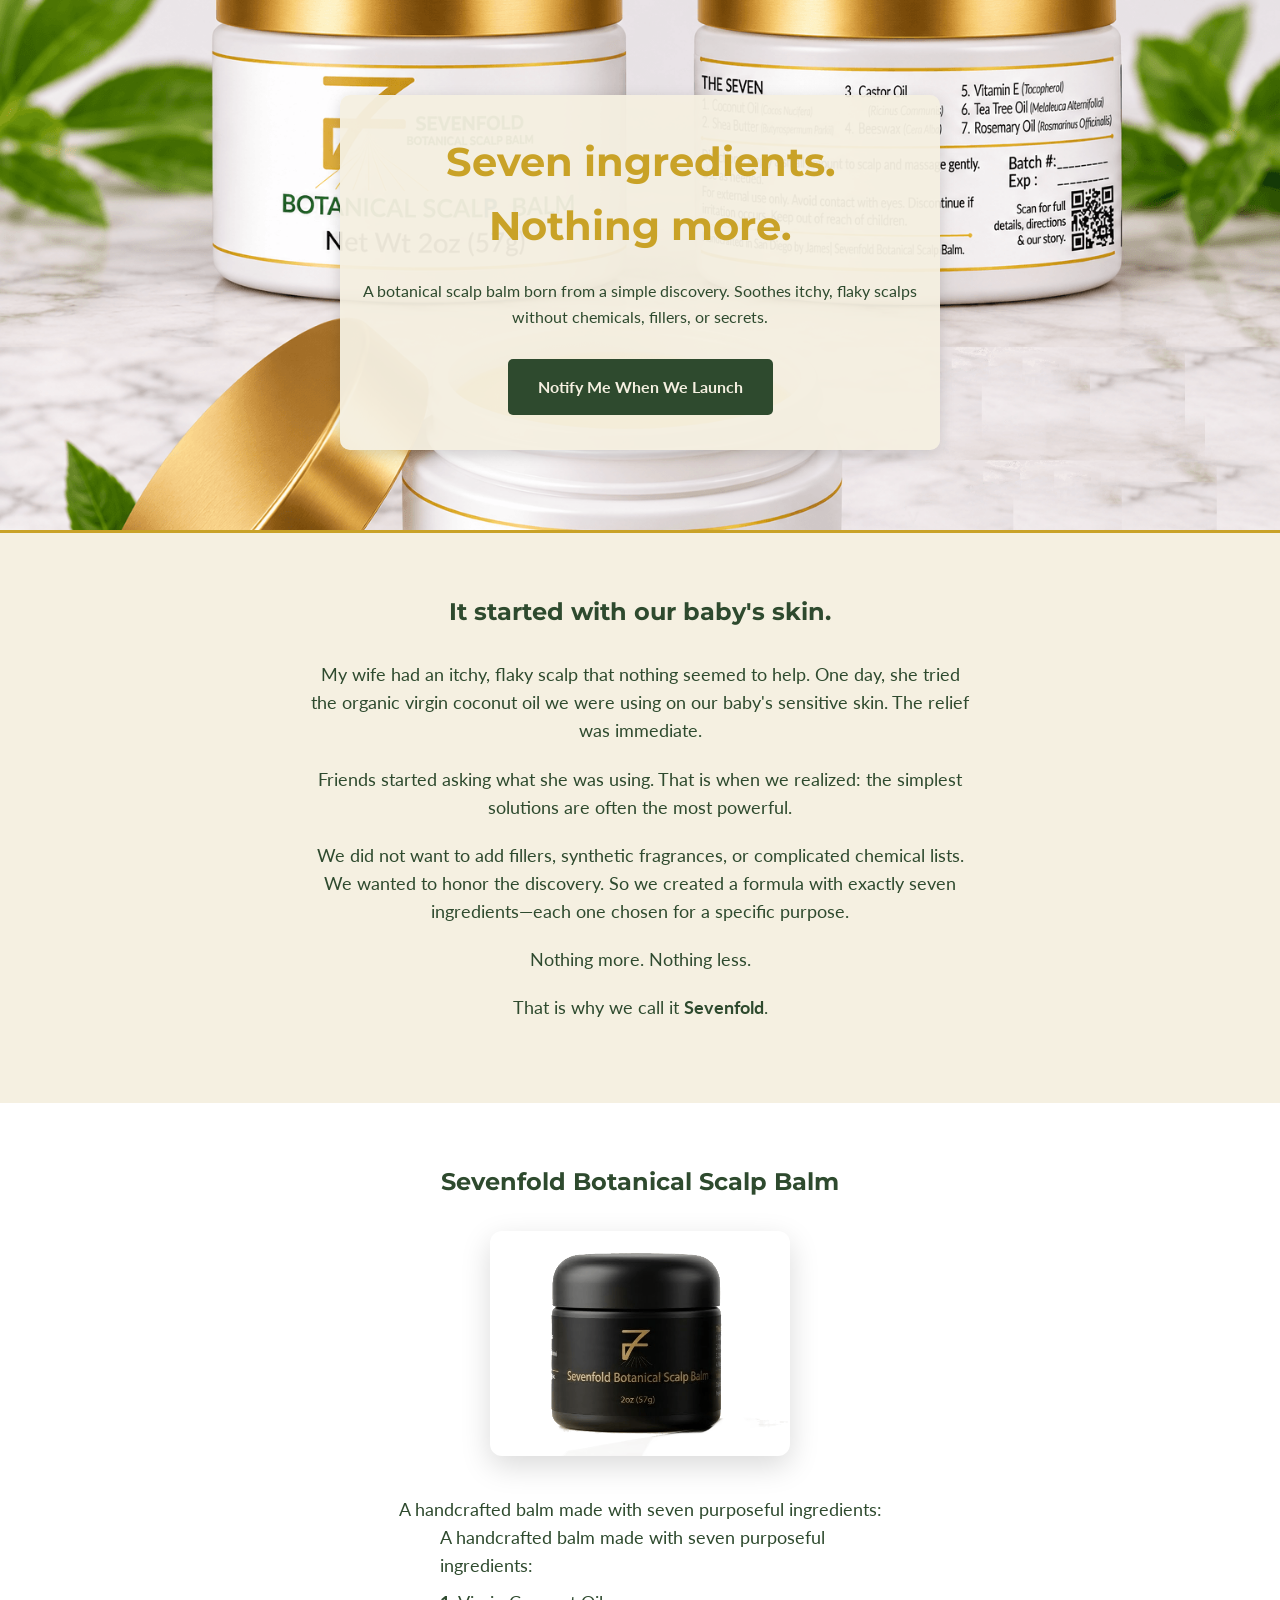
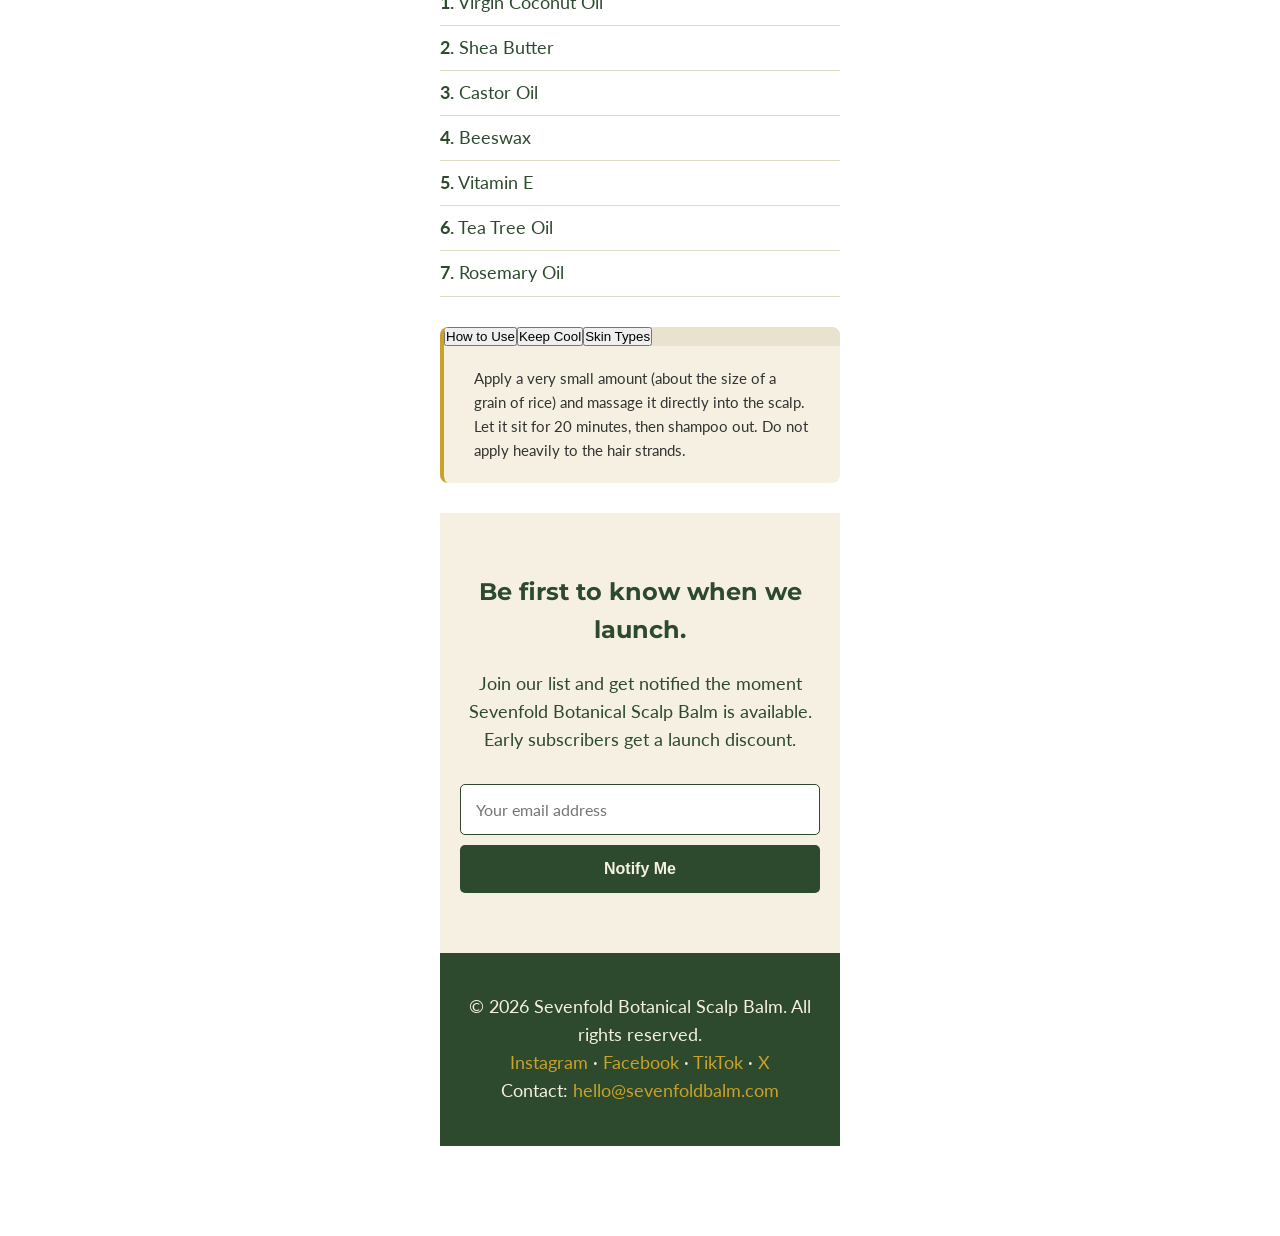
==== commit 531a67bf: "Remove duplicate product section in index.html" ====
--- a/index.html
+++ b/index.html
@@ -35,9 +35,6 @@
     <p>That is why we call it <strong>Sevenfold</strong>.</p>
   </section>
 
-  <!-- PRODUCT SECTION -->
-  <section class="product">
-    <h2>Sevenfold Botanical Scalp Balm</h2>
       <!-- PRODUCT SECTION -->
   <section class="product">
     <h2>Sevenfold Botanical Scalp Balm</h2>
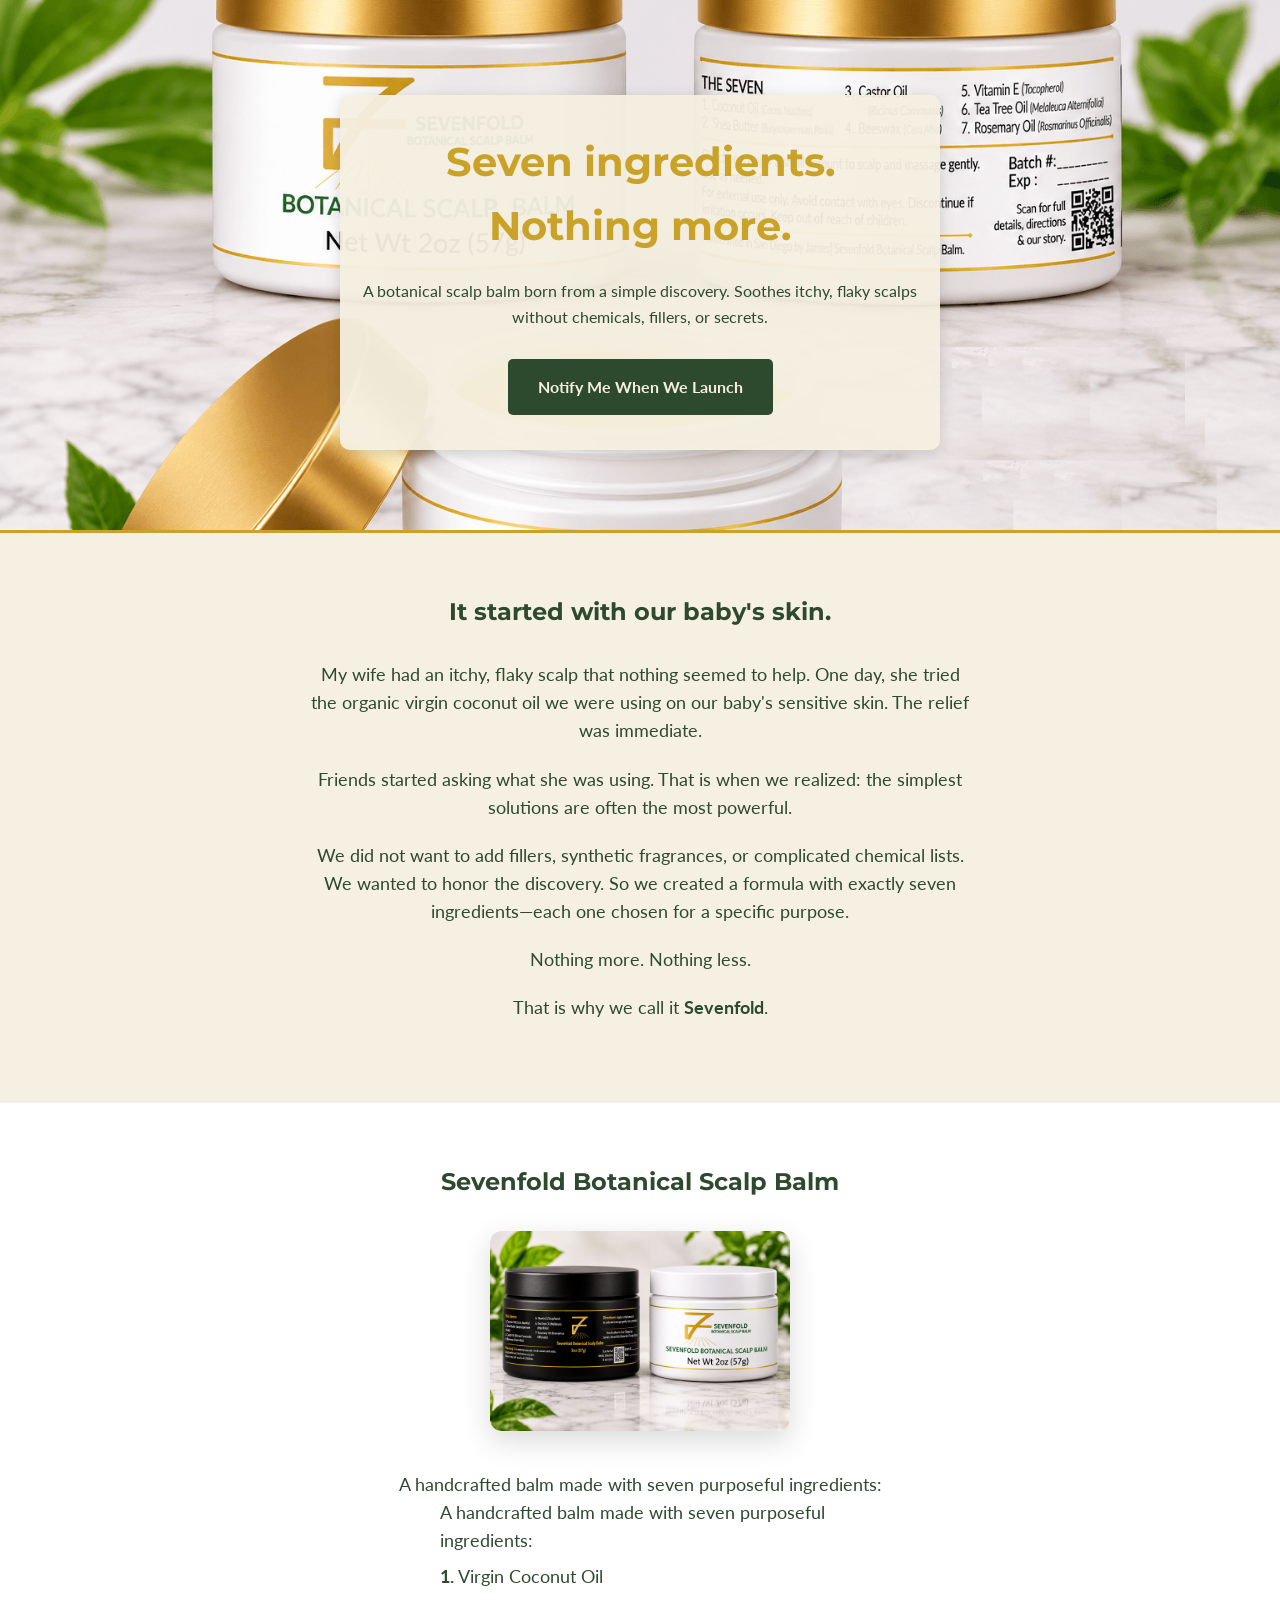
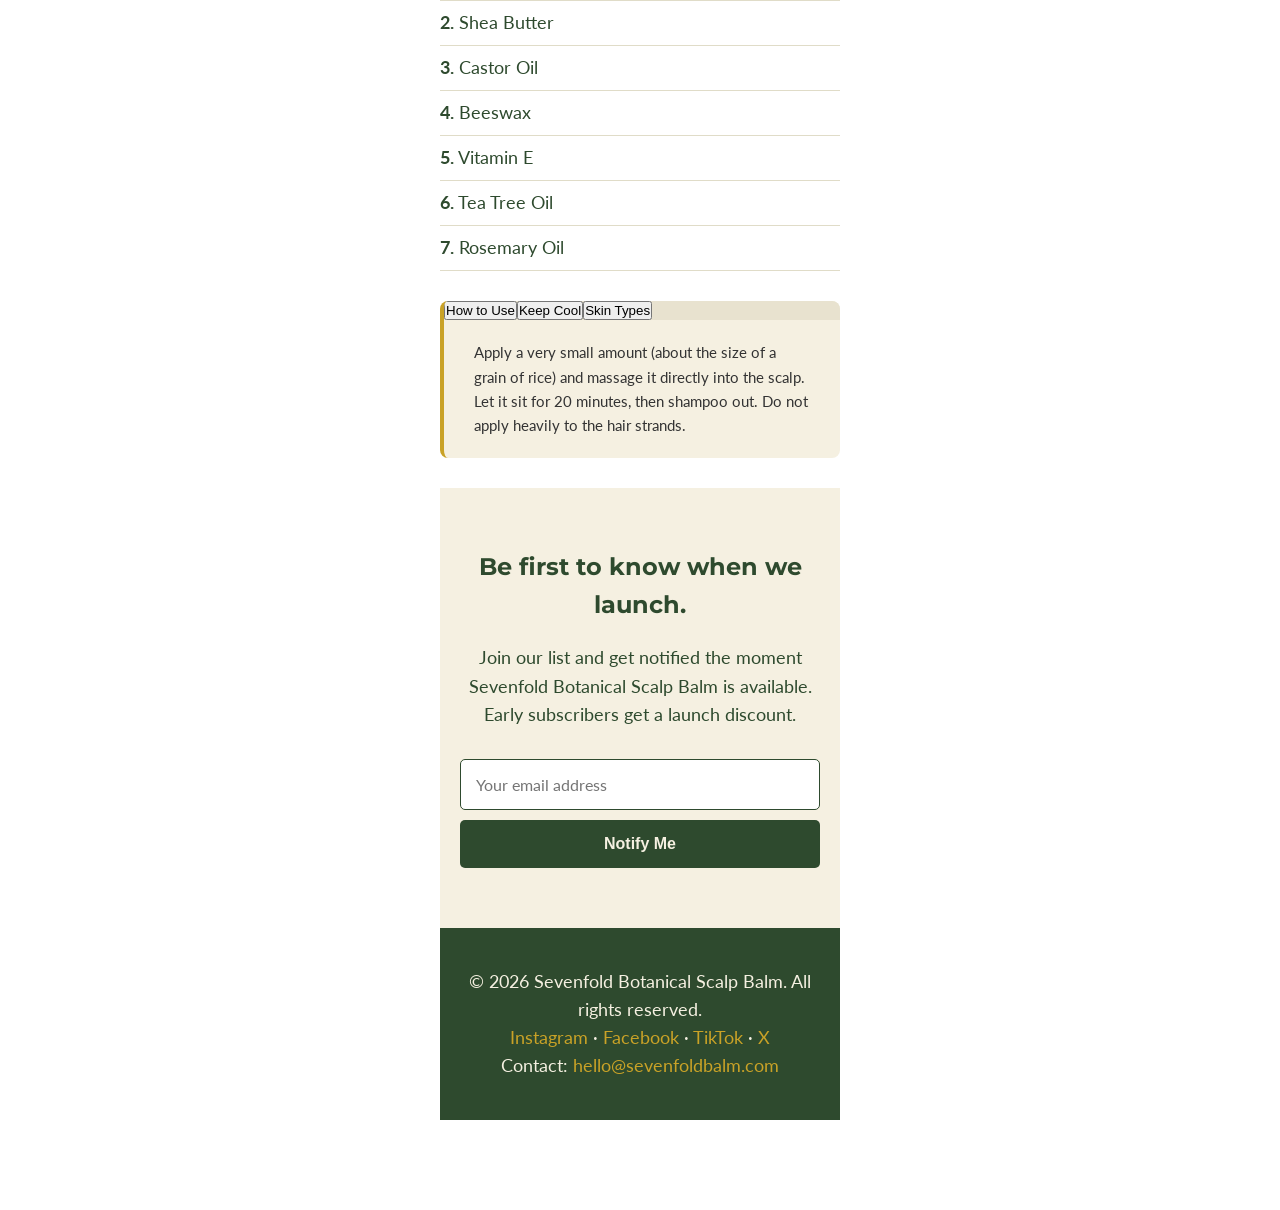
==== commit 55d79c2b: "Replace product image with Scalp Balm Duo" ====
--- a/index.html
+++ b/index.html
@@ -40,7 +40,7 @@
     <h2>Sevenfold Botanical Scalp Balm</h2>
     
     <!-- ADD THIS IMAGE -->
-    <img src="Sevenfold-Matte-Black-Jar-single.png" alt="Sevenfold Matte Black Jar" class="product-hero-image">
+    <img src="Sevenfold Botanical Scalp Balm Duo.png" alt="Sevenfold Matte Black Jar" class="product-hero-image">
     
     <p>A handcrafted balm made with seven purposeful ingredients:</p>
     <ul class="ingredient-list">
